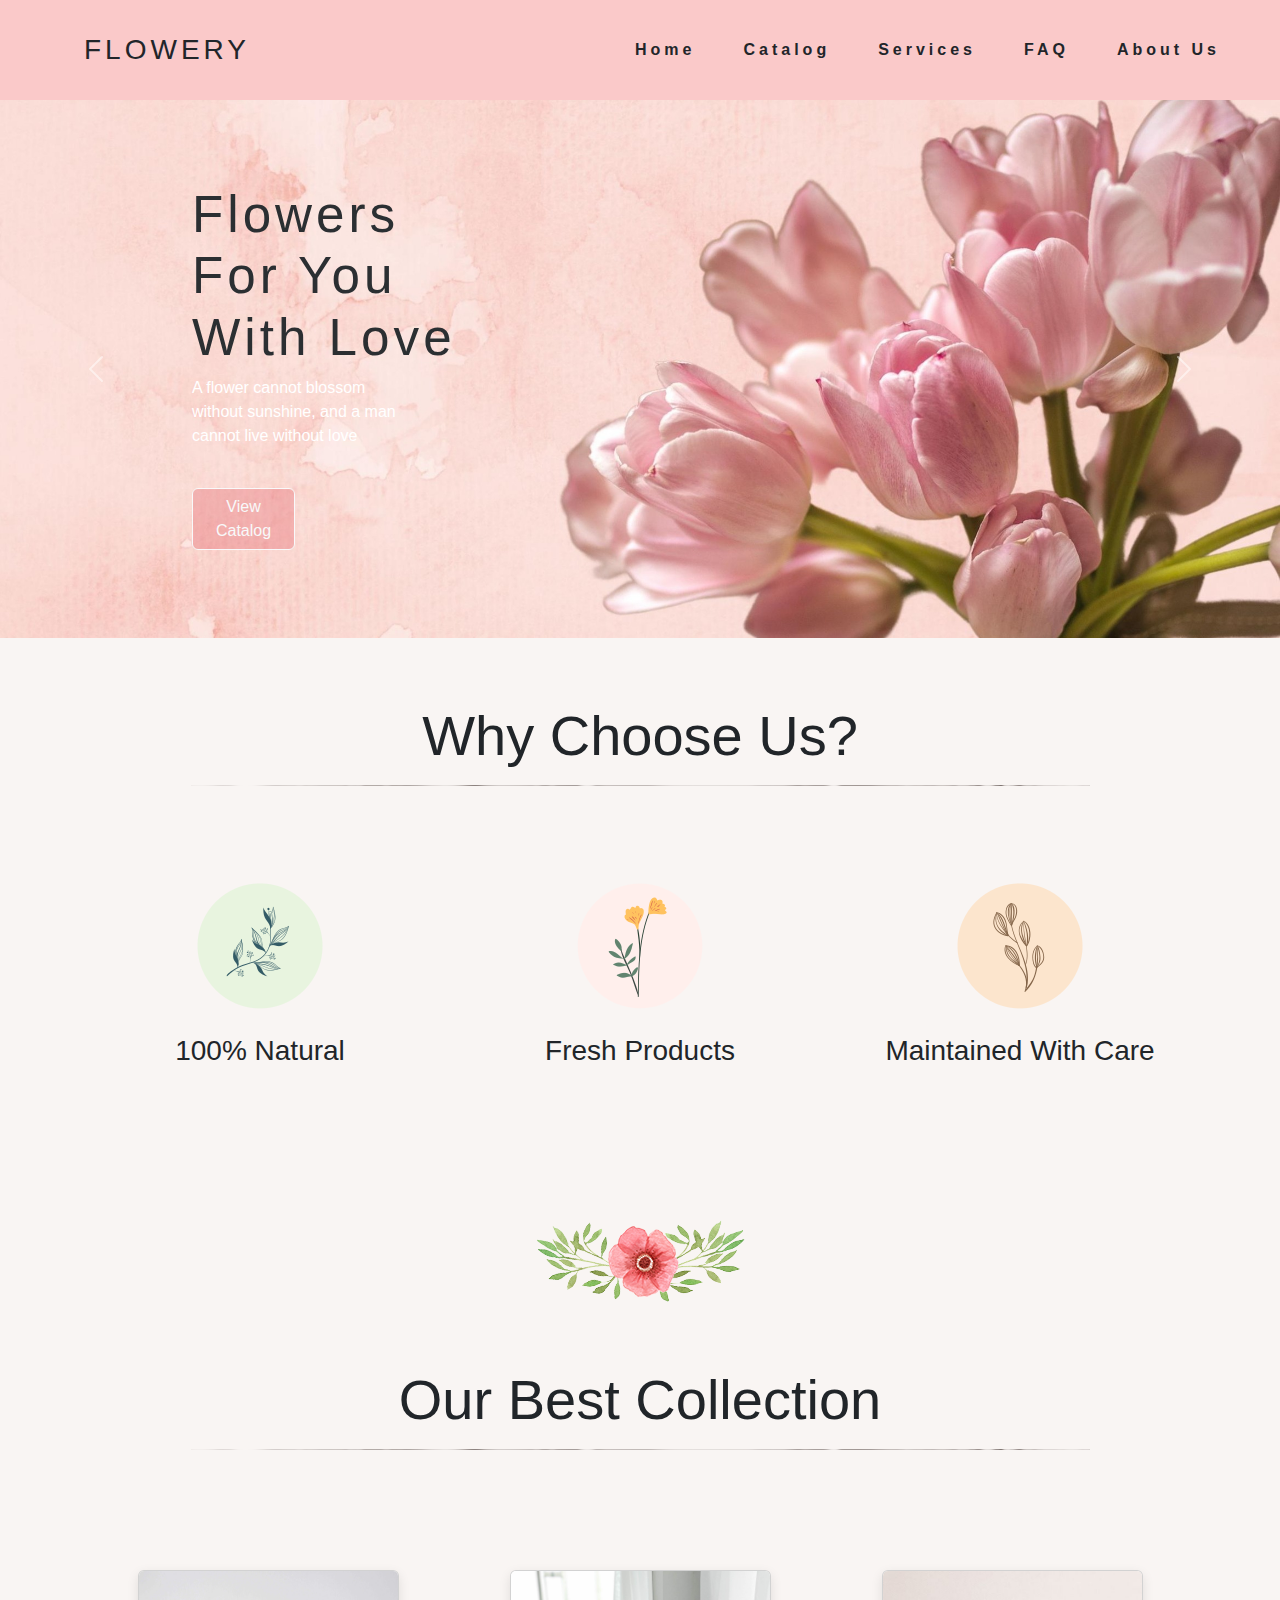
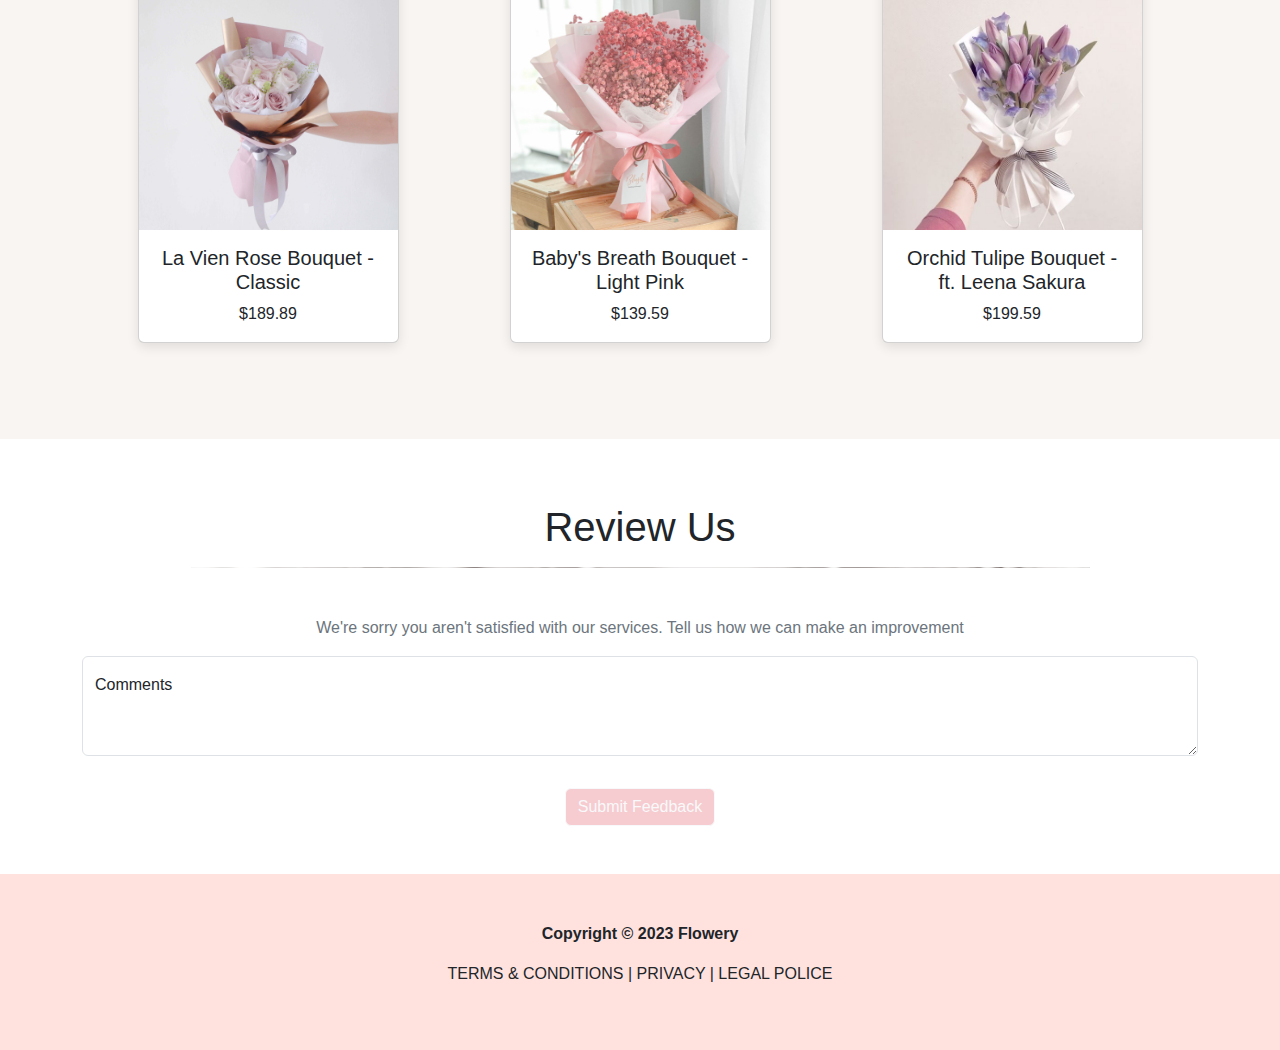
==== index.html @ 395a9b36 "ini website mi" ====
<!DOCTYPE html>
<html lang="en">
<head>
  <meta charset="UTF-8">
  <meta http-equiv="X-UA-Compatible" content="IE=edge">
  <meta name="viewport" content="width=device-width, initial-scale=1.0">
  <title>Home</title>
  <!-- link font -->
  <link href="https://fonts.cdnfonts.com/css/cerebri-sans" rel="stylesheet">
  <style>
    @import url('https://fonts.cdnfonts.com/css/cerebri-sans');
  </style>
  <link href="https://fonts.cdnfonts.com/css/royce" rel="stylesheet">
  <style>
    @import url('https://fonts.cdnfonts.com/css/royce');
  </style>
  <link href="https://fonts.cdnfonts.com/css/chentalle" rel="stylesheet">
  <style>
    @import url('https://fonts.cdnfonts.com/css/chentalle');
  </style>
  
  <!-- link css -->
  <link rel="stylesheet" href="main.css">
  <!-- link bootstrap -->
  <link rel="stylesheet" href="https://cdn.jsdelivr.net/npm/bootstrap@5.3.0-alpha3/dist/css/bootstrap.min.css">
  <script src="https://cdn.jsdelivr.net/npm/bootstrap@5.3.0-alpha3/dist/js/bootstrap.bundle.min.js"></script>
</head>
<body>
  <nav class="navbar navbar-expand-lg navbar-ex fw-bolder p-4" style="background-color: #fac9c9;">
    <div class="container-fluid">
      <a class="navbar-brand text-dark fs-3 ps-5" href="#">FLOWERY</a>
      <button class="navbar-toggler" type="button" data-bs-toggle="collapse" data-bs-target="#navbarNavAltMarkup" aria-controls="navbarNavAltMarkup" aria-expanded="false" aria-label="Toggle navigation">
        <span class="navbar-toggler-icon"></span>
      </button>
      <div class="collapse navbar-collapse" id="navbarNavAltMarkup">
        <div class="navbar-nav ms-auto fs-6" style="letter-spacing: 4px;">
          <a class="nav-link active px-4 text-dark nav-underline" aria-current="page" href="index.html">Home</a>
          <a class="nav-link px-4 text-dark" href="catalog.html">Catalog</a>
          <a class="nav-link px-4 text-dark" href="services.html">Services</a>
          <a class="nav-link px-4 text-dark" href="faq.html">FAQ</a>
          <a class="nav-link px-4 text-dark" href="about.html">About Us</a>
        </div>
      </div>
    </div>
  </nav>
  <div id="carouselExampleFade" class="carousel slide carousel-fade">
    <div class="carousel-inner">
      <div class="carousel-item active">
        <img src="assets/My project.jpg" class="d-block w-100" alt="...">
        <div class="carousel-caption d-none d-md-block text-start">
          <div class="row">
            <div class="col-md-4 fs-1">
              <h5 class="text-secondary-emphasis fw-normal" style="font-family: 'Chentalle', sans-serif; letter-spacing: 4px; font-size: 4vw;">Flowers For You With Love</h5>
            </div>
          </div>
          <div class="row">
            <div class="col-md-3 mb-4">
              <p>A flower cannot blossom without sunshine, and a man cannot live without love</p>
            </div>
          </div>
          <div class="row mb-5">
            <div class="col-3">
              <div class="d-grid gap-2 col-6">
                <a class="btn btn-outline-light bg-danger bg-opacity-25" href="catalog.html" role="button">View Catalog</a>
              </div>
            </div>
          </div>
        </div>
      </div>
      <div class="carousel-item mx-auto">
        <img src="assets/home2 (2).jpg" class="d-block w-100" alt="...">
        <div class="carousel-caption d-none d-md-block" style="bottom:120px;">
          <h1 class="text-white" style="font-family: 'Chentalle', sans-serif; letter-spacing: 4px; font-size: 4vw;">FLOWERY</h1>
          <p class="fw-bolder">Est. 1987</p>
          <div class="container-fluid-md mx-auto">
            <div class="alert alert-light w-50 mx-auto" role="alert">
              Unbeatable prices and fresh flowers for every room in your house
            </div>
          </div>
        </div>
      </div>
    </div>
    <button class="carousel-control-prev" type="button" data-bs-target="#carouselExampleFade" data-bs-slide="prev">
      <span class="carousel-control-prev-icon" aria-hidden="true"></span>
      <span class="visually-hidden">Previous</span>
    </button>
    <button class="carousel-control-next" type="button" data-bs-target="#carouselExampleFade" data-bs-slide="next">
      <span class="carousel-control-next-icon" aria-hidden="true"></span>
      <span class="visually-hidden">Next</span>
    </button>
  </div>
  <div class="container-fluid text-center header">
    <div class="container pt-5 pb-5 align-items-center">
      <div class="display-4 py-3" style="font-family: 'Chentalle', sans-serif;">Why Choose Us?</div>
      <!-- <hr class="text-center w-50 mx-auto"> -->
      <img src="assets/sep.png" alt="" class="pb-5 img-fluid mx-auto">
      <div class="row pt-4 t-4">
        <div class="col-md-4 mt-4">
          <img src="assets/3.png" alt="">
          <h3 class="pt-4" style="font-family: 'Chentalle', sans-serif;">100% Natural</h3>
        </div>
        <div class="col-md-4 mt-4">
          <img src="assets/1.png" alt="">
          <h3 class="pt-4" style="font-family: 'Chentalle', sans-serif;">Fresh Products</h3>
        </div>
        <div class="col-md-4 mt-4">
          <img src="assets/2.png" alt="">
          <h3 class="pt-4" style="font-family: 'Chentalle', sans-serif;">Maintained With Care</h3>
        </div>
      </div>
    </div>
  </div>
  <div class="container-fluid text-center catalog">
    <div class="container pt-5 pb-5 align-items-center">
      <img src="assets/smallfw.png" alt="" class=" img-fluid pt-5 pb-5">
      <div class="display-4 py-3" style="font-family: 'Chentalle', sans-serif;">Our Best Collection</div>
      <img src="assets/sep.png" alt="" class="img-fluid pb-5 mx-auto">
      <div class="row row-cols-1 row-cols-md-3 mx-auto py-5">
        <div class="col-md-4 mt-4">
          <div class="card h-100 w-75 mx-auto" style="box-shadow: rgba(0, 0, 0, 0.1) 0px 4px 12px;">
            <img src="assets/roses.jpg" class="card-img-top" alt="...">
            <div class="card-body">
              <h5 class="card-title">La Vien Rose Bouquet - Classic</h5>
              <p class="card-text">$189.89</p>
            </div>
          </div>
        </div>
        <div class="col-md-4 mt-4">
          <div class="card h-100 w-75 mx-auto" style="box-shadow: rgba(0, 0, 0, 0.1) 0px 4px 12px;">
            <img src="assets/babybreath.jpg" class="card-img-top" alt="...">
            <div class="card-body">
              <h5 class="card-title">Baby's Breath Bouquet - Light Pink</h5>
              <p class="card-text">$139.59</p>
            </div>
          </div>
        </div>
        <div class="col-md-4 mt-4">
          <div class="card h-100 w-75 mx-auto" style="box-shadow: rgba(0, 0, 0, 0.1) 0px 4px 12px;">
            <img src="assets/purpletulipe.jpg" class="card-img-top" alt="...">
            <div class="card-body">
              <h5 class="card-title">Orchid Tulipe Bouquet - ft. Leena Sakura</h5>
              <p class="card-text">$199.59</p>
            </div>
          </div>
        </div>
      </div>
    </div>
  </div>
  <div class="container-fluid text-center">
    <div class="container py-5">
      <div class="display-6 py-3" style="font-family: 'Chentalle', sans-serif;">Review Us</div>
      <img src="assets/sep.png" alt="" class="img-fluid pb-5 mx-auto">
      <p class="text-secondary">We're sorry you aren't satisfied with our services.
        Tell us how we can make an improvement</p>
      <div class="form-floating">
        <textarea class="form-control" placeholder="Leave a comment here" id="floatingTextarea2" style="height: 100px"></textarea>
        <label for="floatingTextarea2">Comments</label>
      </div>

      <div class="py-3"></div>
      <button type="button" class="btn btn-outline-light bg-danger bg-opacity-25" data-bs-toggle="modal" data-bs-target="#exampleModal">
        Submit Feedback
      </button>

      <div class="modal fade" id="exampleModal" tabindex="-1" aria-labelledby="exampleModalLabel" aria-hidden="true">
        <div class="modal-dialog">
          <div class="modal-content p-3">
            <div class="modal-body">
              <p class="fw-bold">Submitted</p>
              <p><div class="spinner-border spinner-border-sm" role="status">
                <span class="visually-hidden">Loading...</span>
              </div></p>
              Thanks so much for sharing your experience with us. We hope to see you again soon.
            </div>
              <button type="button" class="btn btn-outline-light bg-danger bg-opacity-25" data-bs-dismiss="modal">Close</button>
          </div>
        </div>
      </div>
    </div>
  </div>
  <div class="container-fluid text-center" style="background-color: #ffe2de;">
    <div class="container py-5">
      <p class="fw-bold"> Copyright &copy; 2023 Flowery</p>
      <p>TERMS & CONDITIONS | PRIVACY | LEGAL POLICE</p>
    </div>
  </div>
</body>
</html>
---- main.css ----
* {
  margin: 0;
  padding: 0;
  font-family: 'Cerebri Sans', sans-serif;
}

.navbar-brand {
  font-family: 'Chentalle', sans-serif;
  letter-spacing: 4px;
  font-weight: normal;
}


.header {
  background-color: #F9F5F3;
}

.catalog {
  background-color: #F9F5F3;
}
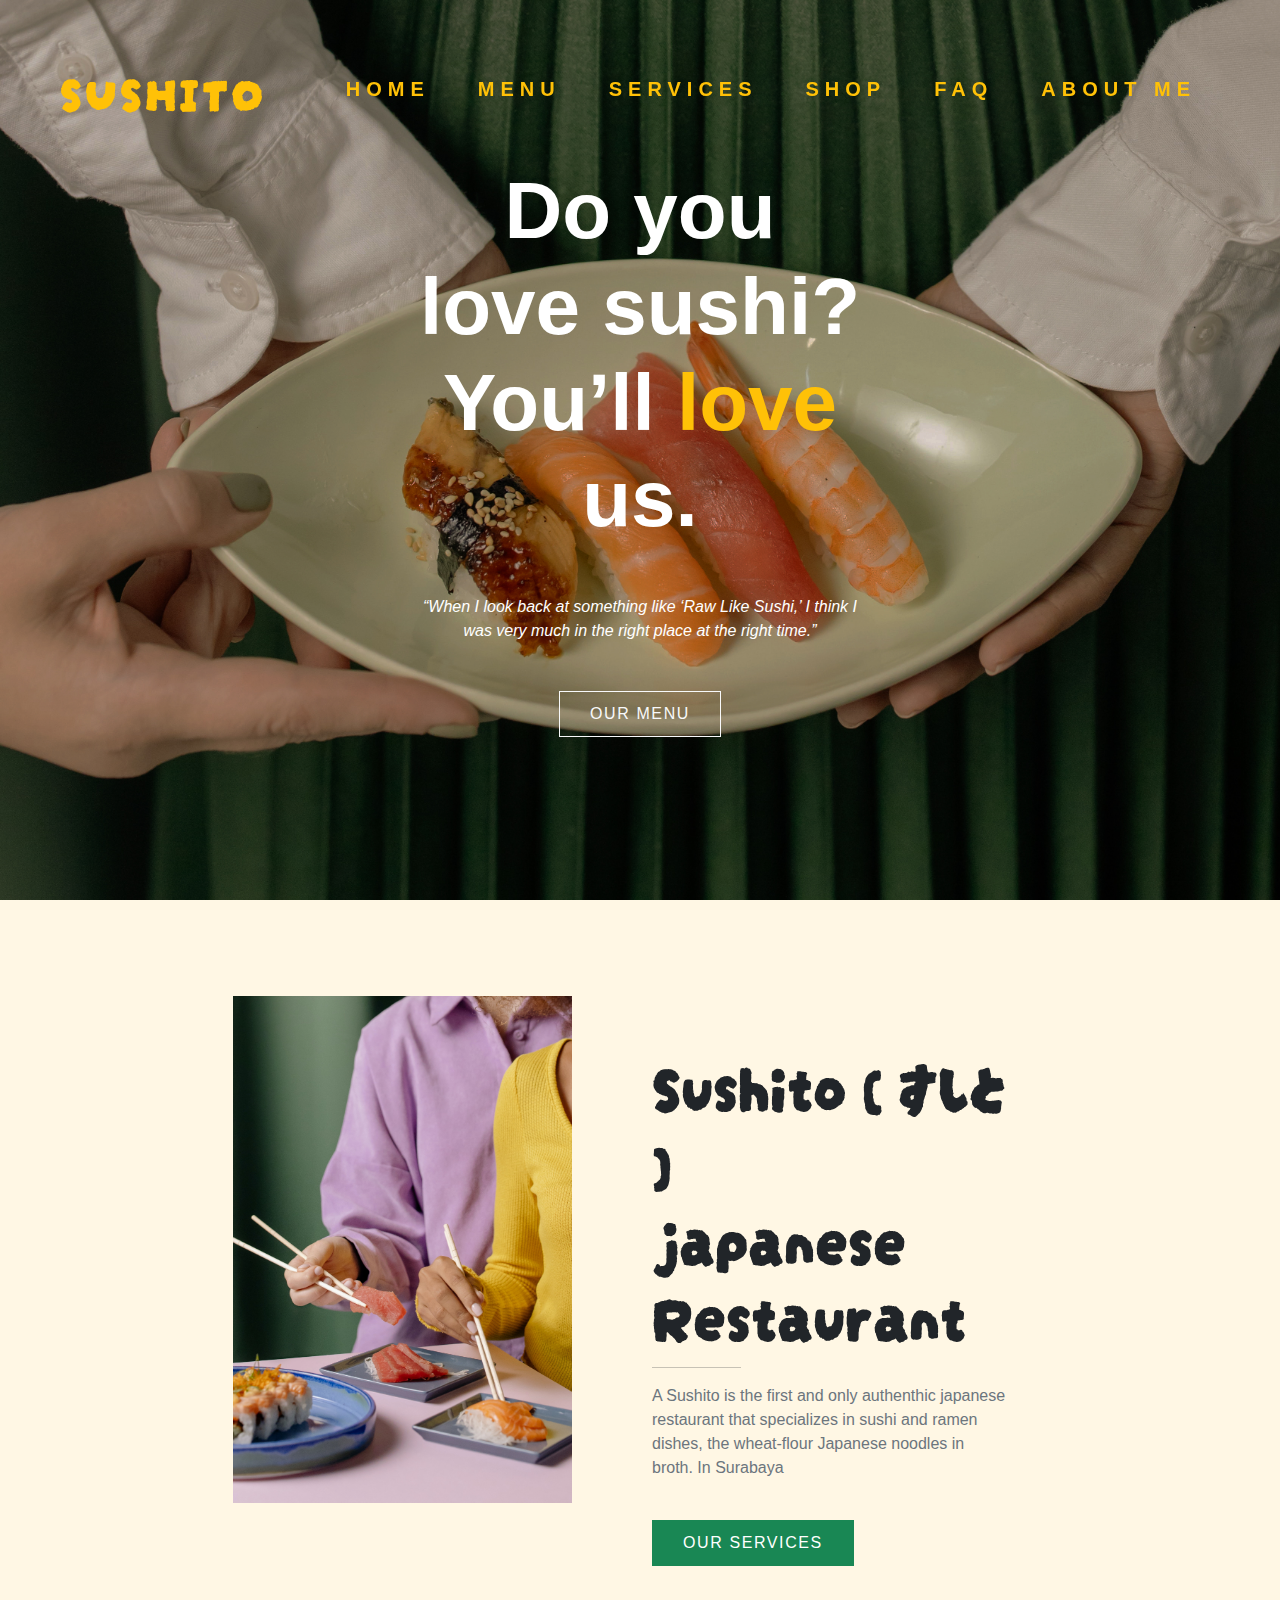
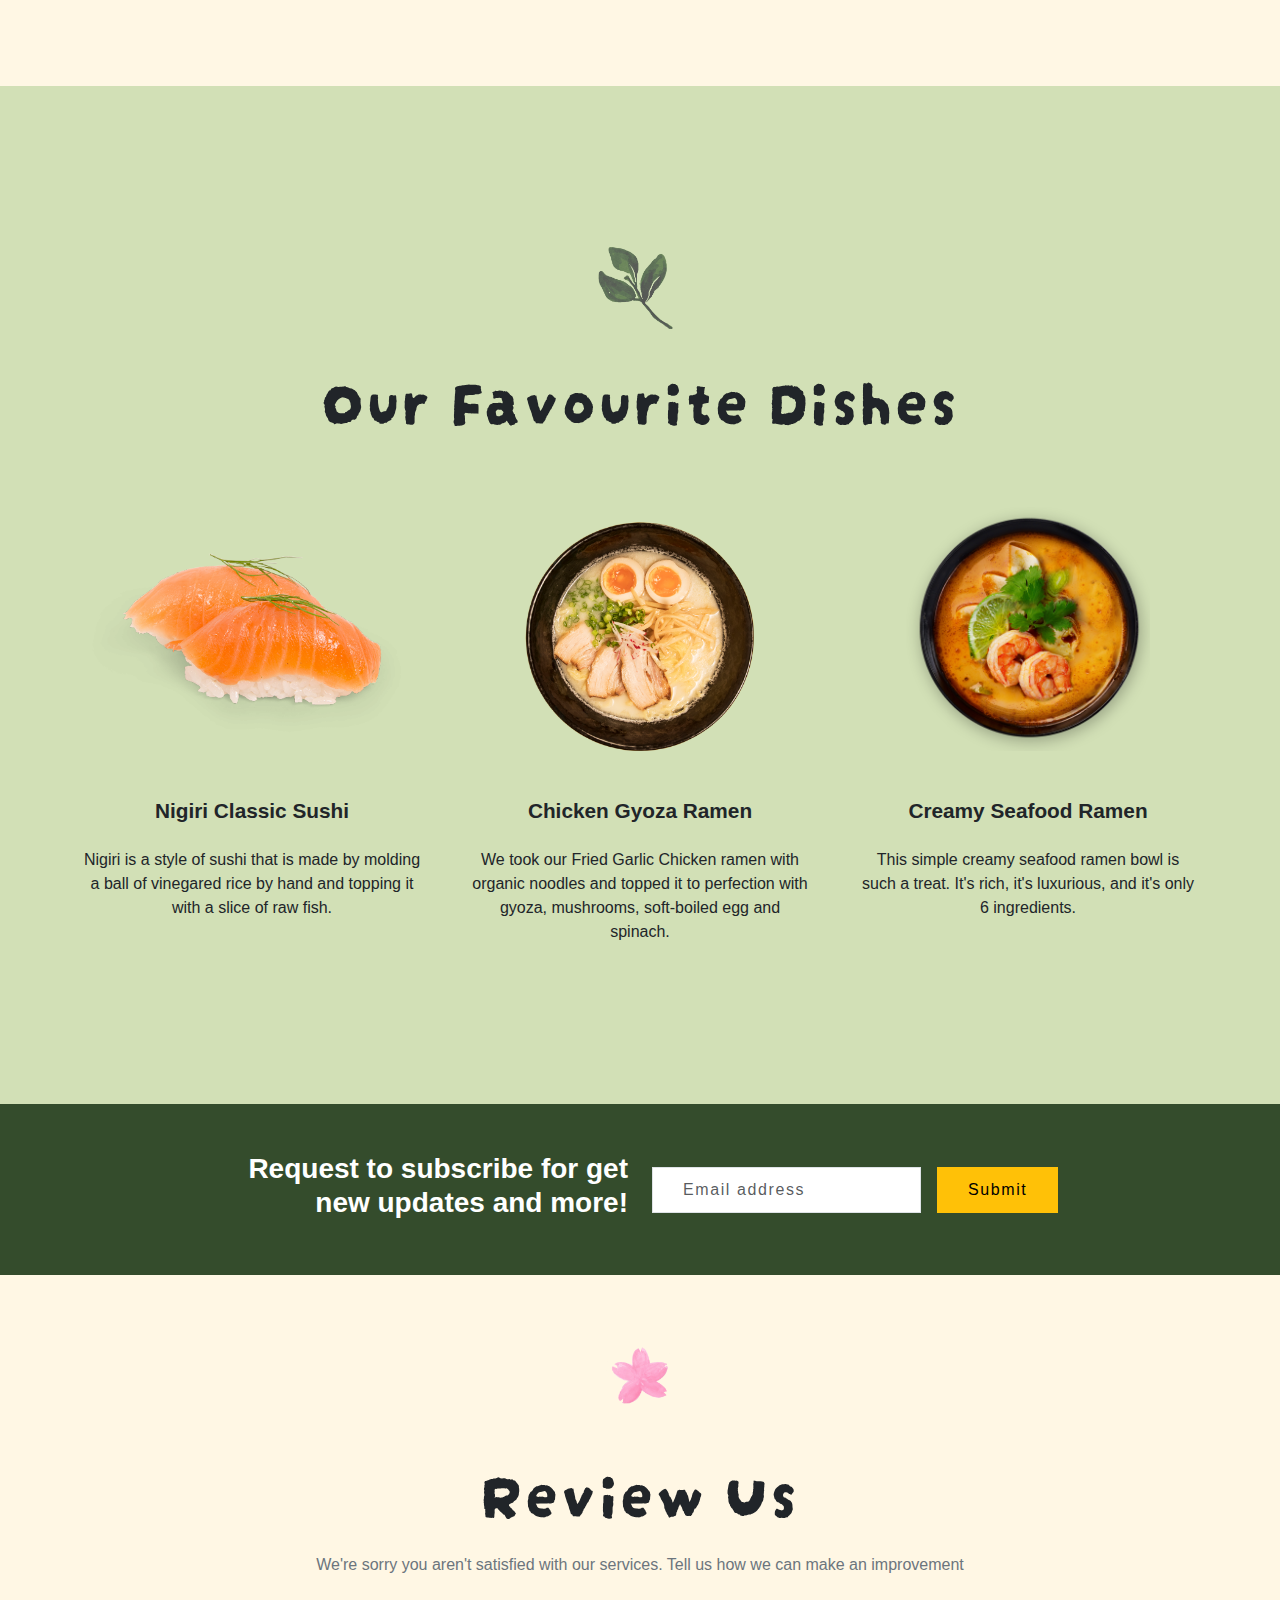
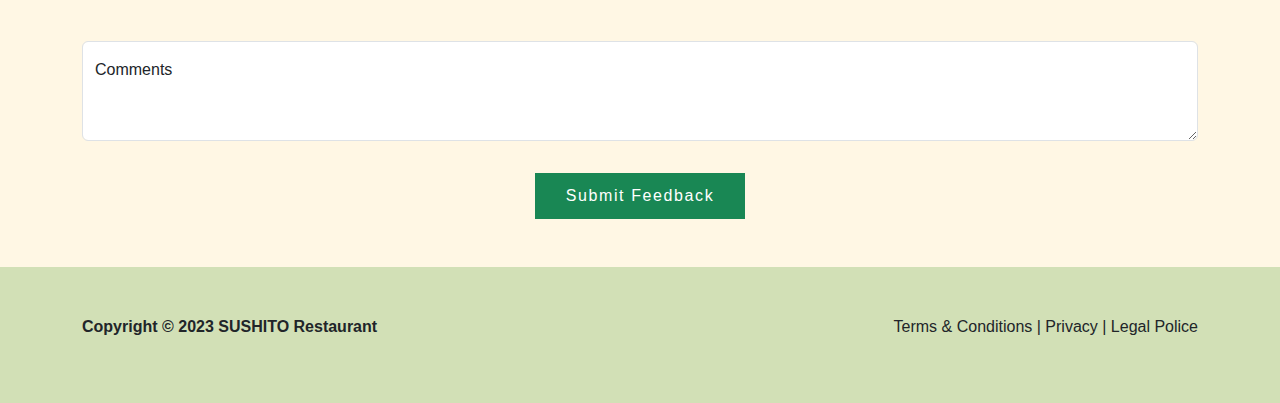
==== commit 7ca2688b: "IWWW Final Project" ====
--- a/index.html
+++ b/index.html
@@ -6,159 +6,163 @@
   <meta name="viewport" content="width=device-width, initial-scale=1.0">
   <title>Home</title>
   <!-- link font -->
+  <link rel="preconnect" href="https://fonts.googleapis.com">
+  <link rel="preconnect" href="https://fonts.gstatic.com" crossorigin>
+  <link href="https://fonts.googleapis.com/css2?family=Montserrat:ital,wght@0,100;0,200;0,300;0,400;0,500;0,600;0,700;0,800;1,100;1,200;1,300;1,400;1,500;1,600;1,700;1,800&display=swap" rel="stylesheet">
+  <style>
+    @import url('https://fonts.googleapis.com/css2?family=Montserrat:ital,wght@0,100;0,200;0,300;0,400;0,500;0,600;0,700;0,800;1,100;1,200;1,300;1,400;1,500;1,600;1,700;1,800&display=swap');
+  </style>
+  <link href="https://fonts.googleapis.com/css2?family=Darumadrop+One&family=Montserrat:ital,wght@0,100;0,200;0,300;0,400;0,500;0,600;0,700;0,800;1,100;1,200;1,300;1,400;1,500;1,600;1,700;1,800&display=swap" rel="stylesheet">
   <link href="https://fonts.cdnfonts.com/css/cerebri-sans" rel="stylesheet">
   <style>
     @import url('https://fonts.cdnfonts.com/css/cerebri-sans');
   </style>
-  <link href="https://fonts.cdnfonts.com/css/royce" rel="stylesheet">
+  <link href="https://fonts.cdnfonts.com/css/chavter" rel="stylesheet">
   <style>
-    @import url('https://fonts.cdnfonts.com/css/royce');
+    @import url('https://fonts.cdnfonts.com/css/chavter');
   </style>
-  <link href="https://fonts.cdnfonts.com/css/chentalle" rel="stylesheet">
+  <link href="https://fonts.cdnfonts.com/css/hakuna-sans" rel="stylesheet">
   <style>
-    @import url('https://fonts.cdnfonts.com/css/chentalle');
+    @import url('https://fonts.cdnfonts.com/css/hakuna-sans');
   </style>
-  
+  <link href="https://fonts.cdnfonts.com/css/dairing" rel="stylesheet">
+  <style>
+    @import url('https://fonts.cdnfonts.com/css/dairing');
+  </style>
+
   <!-- link css -->
-  <link rel="stylesheet" href="main.css">
+  <link rel="stylesheet" href="styles.css">
   <!-- link bootstrap -->
   <link rel="stylesheet" href="https://cdn.jsdelivr.net/npm/bootstrap@5.3.0-alpha3/dist/css/bootstrap.min.css">
   <script src="https://cdn.jsdelivr.net/npm/bootstrap@5.3.0-alpha3/dist/js/bootstrap.bundle.min.js"></script>
 </head>
 <body>
-  <nav class="navbar navbar-expand-lg navbar-ex fw-bolder p-4" style="background-color: #fac9c9;">
+  <nav class="navbar navbar-expand-lg fixed-top p-5 fw-bold" style="background-color: #79111100;">
     <div class="container-fluid">
-      <a class="navbar-brand text-dark fs-3 ps-5" href="#">FLOWERY</a>
-      <button class="navbar-toggler" type="button" data-bs-toggle="collapse" data-bs-target="#navbarNavAltMarkup" aria-controls="navbarNavAltMarkup" aria-expanded="false" aria-label="Toggle navigation">
+      <a class="navbar-brand text-warning" style="font-family: 'Darumadrop One', cursive;letter-spacing: 3px;
+      font-weight: bolder; font-size: 3rem;" href="#">SUSHITO</a>
+      <button class="navbar-toggler bg-warning" type="button" data-bs-toggle="collapse" data-bs-target="#navbarNavAltMarkup" aria-controls="navbarNavAltMarkup" aria-expanded="false" aria-label="Toggle navigation">
         <span class="navbar-toggler-icon"></span>
       </button>
       <div class="collapse navbar-collapse" id="navbarNavAltMarkup">
-        <div class="navbar-nav ms-auto fs-6" style="letter-spacing: 4px;">
-          <a class="nav-link active px-4 text-dark nav-underline" aria-current="page" href="index.html">Home</a>
-          <a class="nav-link px-4 text-dark" href="catalog.html">Catalog</a>
-          <a class="nav-link px-4 text-dark" href="services.html">Services</a>
-          <a class="nav-link px-4 text-dark" href="faq.html">FAQ</a>
-          <a class="nav-link px-4 text-dark" href="about.html">About Us</a>
+        <div class="navbar-nav ms-auto fs-5 nav-sec " style="letter-spacing: 6px;">
+          <a class="nav-link active px-4 text-warning" aria-current="page" href="#">HOME</a>
+          <a class="nav-link px-4 text-warning" href="menu.html">MENU</a>
+          <a class="nav-link px-4 text-warning" href="services.html">SERVICES</a>
+          <a class="nav-link px-4 text-warning" href="shop.html">SHOP</a>
+          <a class="nav-link px-4 text-warning" href="faq.html">FAQ</a>
+          <a class="nav-link px-4 text-warning" href="about.html">ABOUT ME</a>
         </div>
       </div>
     </div>
   </nav>
-  <div id="carouselExampleFade" class="carousel slide carousel-fade">
-    <div class="carousel-inner">
-      <div class="carousel-item active">
-        <img src="assets/My project.jpg" class="d-block w-100" alt="...">
-        <div class="carousel-caption d-none d-md-block text-start">
-          <div class="row">
-            <div class="col-md-4 fs-1">
-              <h5 class="text-secondary-emphasis fw-normal" style="font-family: 'Chentalle', sans-serif; letter-spacing: 4px; font-size: 4vw;">Flowers For You With Love</h5>
-            </div>
-          </div>
-          <div class="row">
-            <div class="col-md-3 mb-4">
-              <p>A flower cannot blossom without sunshine, and a man cannot live without love</p>
-            </div>
-          </div>
-          <div class="row mb-5">
-            <div class="col-3">
-              <div class="d-grid gap-2 col-6">
-                <a class="btn btn-outline-light bg-danger bg-opacity-25" href="catalog.html" role="button">View Catalog</a>
-              </div>
-            </div>
-          </div>
-        </div>
-      </div>
-      <div class="carousel-item mx-auto">
-        <img src="assets/home2 (2).jpg" class="d-block w-100" alt="...">
-        <div class="carousel-caption d-none d-md-block" style="bottom:120px;">
-          <h1 class="text-white" style="font-family: 'Chentalle', sans-serif; letter-spacing: 4px; font-size: 4vw;">FLOWERY</h1>
-          <p class="fw-bolder">Est. 1987</p>
-          <div class="container-fluid-md mx-auto">
-            <div class="alert alert-light w-50 mx-auto" role="alert">
-              Unbeatable prices and fresh flowers for every room in your house
-            </div>
-          </div>
-        </div>
+  <div class="container-fluid bg-img">
+    <div class="container d-flex align-items-center justify-content-center text-center h-100">
+      <div class="txt-header">
+        <h1 class="mb-5 fw-bold display-1" style="color:white; filter: brightness(1);">Do you love sushi? You’ll <span class="text-warning">love</span> us.</h1>
+        <p class="text-white mb-5" style="font-style: italic;">
+          “When I look back at something like ‘Raw Like Sushi,’ I think I was very much in the right place at the right time.”
+        </p>
+        <a class="btn btn-outline-light" href="menu.html" role="button" style=" box-sizing: border-box;
+        border-radius: 0px;
+        padding: 10px 30px;
+        letter-spacing: 0.1rem;">OUR MENU</a>
       </div>
     </div>
-    <button class="carousel-control-prev" type="button" data-bs-target="#carouselExampleFade" data-bs-slide="prev">
-      <span class="carousel-control-prev-icon" aria-hidden="true"></span>
-      <span class="visually-hidden">Previous</span>
-    </button>
-    <button class="carousel-control-next" type="button" data-bs-target="#carouselExampleFade" data-bs-slide="next">
-      <span class="carousel-control-next-icon" aria-hidden="true"></span>
-      <span class="visually-hidden">Next</span>
-    </button>
   </div>
-  <div class="container-fluid text-center header">
-    <div class="container pt-5 pb-5 align-items-center">
-      <div class="display-4 py-3" style="font-family: 'Chentalle', sans-serif;">Why Choose Us?</div>
-      <!-- <hr class="text-center w-50 mx-auto"> -->
-      <img src="assets/sep.png" alt="" class="pb-5 img-fluid mx-auto">
-      <div class="row pt-4 t-4">
-        <div class="col-md-4 mt-4">
-          <img src="assets/3.png" alt="">
-          <h3 class="pt-4" style="font-family: 'Chentalle', sans-serif;">100% Natural</h3>
+  <div class="container-fluid section-welcome">
+    <div class="container py-5 text-center">
+      <!-- <img src="assets/sep.png" alt="" class="py-5 img-fluid mx-auto"> -->
+      <div class="row py-5">
+        <div class="col-5 offset-1">
+          <img src="assets/org.jpg" alt="" class="img-fluid w-75">
         </div>
-        <div class="col-md-4 mt-4">
-          <img src="assets/1.png" alt="">
-          <h3 class="pt-4" style="font-family: 'Chentalle', sans-serif;">Fresh Products</h3>
-        </div>
-        <div class="col-md-4 mt-4">
-          <img src="assets/2.png" alt="">
-          <h3 class="pt-4" style="font-family: 'Chentalle', sans-serif;">Maintained With Care</h3>
+        <div class="col-4 text-start">
+          <div class="display-3 pt-5 fw-bold" style="font-family: 'Darumadrop One', cursive;">Sushito ( すしと )
+          <br>japanese Restaurant</div>
+          <hr class="w-25">
+          <p class="text-secondary">A Sushito is the first and only authenthic japanese restaurant that specializes in sushi and ramen dishes, the wheat-flour Japanese noodles in broth. In Surabaya</p>
+          <a class="btn btn-success my-4" href="services.html" role="button" style="box-sizing: border-box;
+          border-radius: 0px;
+          padding: 10px 30px;
+          letter-spacing: 0.1rem;">OUR SERVICES</a>
         </div>
       </div>
     </div>
   </div>
-  <div class="container-fluid text-center catalog">
-    <div class="container pt-5 pb-5 align-items-center">
-      <img src="assets/smallfw.png" alt="" class=" img-fluid pt-5 pb-5">
-      <div class="display-4 py-3" style="font-family: 'Chentalle', sans-serif;">Our Best Collection</div>
-      <img src="assets/sep.png" alt="" class="img-fluid pb-5 mx-auto">
-      <div class="row row-cols-1 row-cols-md-3 mx-auto py-5">
-        <div class="col-md-4 mt-4">
-          <div class="card h-100 w-75 mx-auto" style="box-shadow: rgba(0, 0, 0, 0.1) 0px 4px 12px;">
-            <img src="assets/roses.jpg" class="card-img-top" alt="...">
-            <div class="card-body">
-              <h5 class="card-title">La Vien Rose Bouquet - Classic</h5>
-              <p class="card-text">$189.89</p>
-            </div>
-          </div>
+  <div class="container-fluid section-dishes">
+    <div class="container align-items-center section-dishes-content">
+      <div class=" text-center section-dishes-txt">
+        <img src="assets/sep.png" class="img-fluid mx-auto img-sep" alt="">
+        <h1 class="section-dishes-txt py-3">Our Favourite Dishes</h1>
+      </div>
+      <div class="row gx-5">
+        <div class="col-12 col-md-4 text-center">
+          <img class="img-fluid" src="assets/sushi.png" alt="">
+          <h3 class="fw-bold mb-4 dish-title">Nigiri Classic Sushi</h3>
+          <p>Nigiri is a style of sushi that is made by molding a ball of vinegared rice by hand and topping it with a slice of raw fish. </p>
         </div>
-        <div class="col-md-4 mt-4">
-          <div class="card h-100 w-75 mx-auto" style="box-shadow: rgba(0, 0, 0, 0.1) 0px 4px 12px;">
-            <img src="assets/babybreath.jpg" class="card-img-top" alt="...">
-            <div class="card-body">
-              <h5 class="card-title">Baby's Breath Bouquet - Light Pink</h5>
-              <p class="card-text">$139.59</p>
-            </div>
-          </div>
+        <div class="col-12 col-md-4 text-center">
+          <img class="img-fluid p-5" src="assets/ramen.png" alt="">
+          <h3 class="fw-bold mb-4 dish-title">Chicken Gyoza Ramen</h3>
+          <p>We took our Fried Garlic Chicken ramen with organic noodles and topped it to perfection with gyoza, mushrooms, soft-boiled egg and spinach. </p>
         </div>
-        <div class="col-md-4 mt-4">
-          <div class="card h-100 w-75 mx-auto" style="box-shadow: rgba(0, 0, 0, 0.1) 0px 4px 12px;">
-            <img src="assets/purpletulipe.jpg" class="card-img-top" alt="...">
-            <div class="card-body">
-              <h5 class="card-title">Orchid Tulipe Bouquet - ft. Leena Sakura</h5>
-              <p class="card-text">$199.59</p>
-            </div>
-          </div>
+        <div class="col-12 col-md-4 text-center">
+          <img class="img-fluid p-5" src="assets/ramen2.png" alt="">
+          <h3 class="fw-bold mb-4 dish-title">Creamy Seafood Ramen</h3>
+          <p>This simple creamy seafood ramen bowl is such a treat. It's rich, it's luxurious, and it's only 6 ingredients. </p>
         </div>
       </div>
     </div>
   </div>
-  <div class="container-fluid text-center">
+  <div class="container-fluid section-subs text-white">
     <div class="container py-5">
-      <div class="display-6 py-3" style="font-family: 'Chentalle', sans-serif;">Review Us</div>
-      <img src="assets/sep.png" alt="" class="img-fluid pb-5 mx-auto">
-      <p class="text-secondary">We're sorry you aren't satisfied with our services.
+      <div class="row">
+        <div class="col-6 text-end">
+          <h3 class="fw-bold">Request to subscribe for get
+            <br>
+            new updates and more!</h3>
+        </div>
+        <div class="col-6 text-center d-flex align-items-center">
+          <form class="row row-cols-lg-auto g-3 align-items-center">
+            <div class="col-12">
+              <label class="visually-hidden" for="inlineFormInputGroupUsername">Username</label>
+              <div class="input-group">
+                <input type="text" class="form-control" id="inlineFormInputGroupUsername" placeholder="Email address" style="box-sizing: border-box;
+                border-radius: 0px;
+                padding: 10px 30px;
+                letter-spacing: 0.1rem;">
+              </div>
+            </div> 
+            <div class="col-12">
+              <button type="submit" class="btn btn-warning" style="box-sizing: border-box;
+              border-radius: 0px;
+              padding: 10px 30px;
+              letter-spacing: 0.1rem;">Submit</button>
+            </div>
+          </form>
+        </div>
+      </div>
+    </div>
+  </div>
+  <div class="container-fluid text-center section-review">
+    <div class="container py-5">
+      <img src="assets/sep2.png" class="img-fluid mx-auto img-sep-2 py-3" alt="">
+      <div class="pb-5">
+        <div class="py-3 txt-review-title">Review Us</div>
+        <p class="text-secondary">We're sorry you aren't satisfied with our services.
         Tell us how we can make an improvement</p>
-      <div class="form-floating">
-        <textarea class="form-control" placeholder="Leave a comment here" id="floatingTextarea2" style="height: 100px"></textarea>
+      </div>
+      <div class="form-floating d-flex justify-content-center">
+        <textarea class="form-control" placeholder="Leave a comment here" id="floatingTextarea2" style="height: 100px;"></textarea>
         <label for="floatingTextarea2">Comments</label>
       </div>
 
       <div class="py-3"></div>
-      <button type="button" class="btn btn-outline-light bg-danger bg-opacity-25" data-bs-toggle="modal" data-bs-target="#exampleModal">
+      <button type="button" class="btn btn-success" data-bs-toggle="modal" data-bs-target="#exampleModal" style="box-sizing: border-box;
+      border-radius: 0px;
+      padding: 10px 30px;
+      letter-spacing: 0.1rem;">
         Submit Feedback
       </button>
 
@@ -167,22 +171,19 @@
           <div class="modal-content p-3">
             <div class="modal-body">
               <p class="fw-bold">Submitted</p>
-              <p><div class="spinner-border spinner-border-sm" role="status">
-                <span class="visually-hidden">Loading...</span>
-              </div></p>
               Thanks so much for sharing your experience with us. We hope to see you again soon.
             </div>
-              <button type="button" class="btn btn-outline-light bg-danger bg-opacity-25" data-bs-dismiss="modal">Close</button>
+              <button type="button" class="btn btn-success" data-bs-dismiss="modal">Close</button>
           </div>
         </div>
       </div>
     </div>
   </div>
-  <div class="container-fluid text-center" style="background-color: #ffe2de;">
-    <div class="container py-5">
-      <p class="fw-bold"> Copyright &copy; 2023 Flowery</p>
-      <p>TERMS & CONDITIONS | PRIVACY | LEGAL POLICE</p>
+  <footer>
+    <div class="container py-5 d-flex justify-content-between">
+      <p class="fw-bold"> Copyright &copy; 2023 SUSHITO Restaurant</p>
+      <p>Terms & Conditions | Privacy | Legal Police</p>
     </div>
-  </div>
+  </footer>
 </body>
 </html>--- a/styles.css
+++ b/styles.css
@@ -0,0 +1,80 @@
+*{
+  padding: 0;
+  margin: 0;
+  font-family: 'Cerebri Sans', sans-serif;
+}
+
+
+.bg-img {
+  background-image: url('assets/header5.jpg');
+  width: 100vw;
+  height: 100vh;
+  background-size: cover;
+  background-image: cover;
+}
+
+.txt-header {
+  width:40%;
+}
+
+/* .btn-ourmenu {
+  box-sizing: border-box;
+  border-radius: 50px;
+  padding: 10px 30px;
+  letter-spacing: 0.1rem;
+} */
+
+.section-dishes {
+  /* background-color: #dce7ce; */
+  /* background-color: #c2d4cb; */
+  background-color: #d2e0b6;
+}
+
+.section-dishes-txt {
+  font-family: 'Darumadrop One', cursive;
+  font-size: 4rem;
+  letter-spacing: 0.2rem;
+}
+
+.img-sep {
+  width: 100px;
+  height: 100px;
+}
+
+
+.img-sep-2 {
+  width: 70px;
+  height: 70px;
+}
+
+.dish-title {
+  font-family: 'Hakuna Sans', sans-serif;
+  font-size: 1.3rem;
+}
+
+.section-welcome {
+  background-color: #fff7e4;
+}
+
+.section-subs {
+  background-color: #344c2c;
+}
+
+.section-dishes-content {
+  padding-top: 9rem;
+  padding-bottom: 9rem;
+}
+
+.section-review {
+  background-color: #fff7e4;
+}
+
+.txt-review-title {
+  font-family: 'Darumadrop One', cursive;
+  font-size: 4rem;
+  letter-spacing: 0.2rem;
+}
+
+footer {
+  background-color: #d2e0b6;
+}